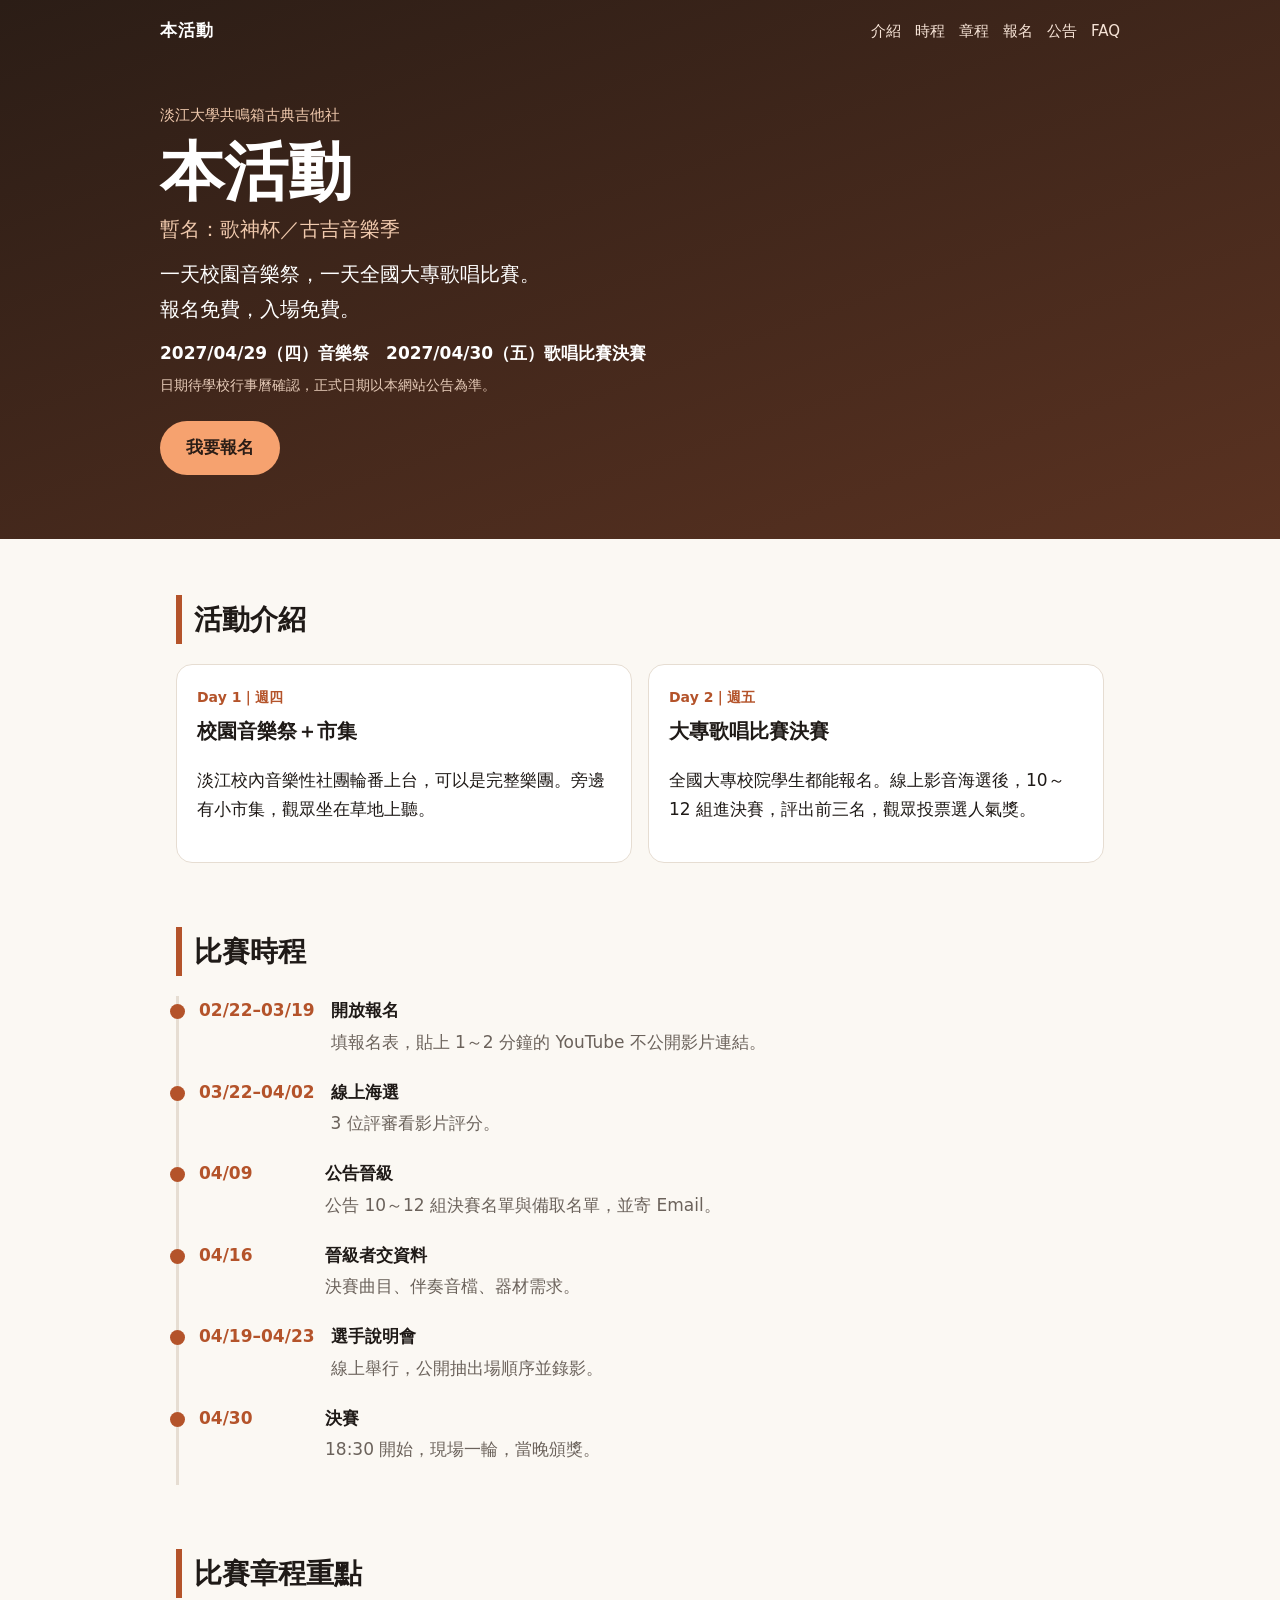
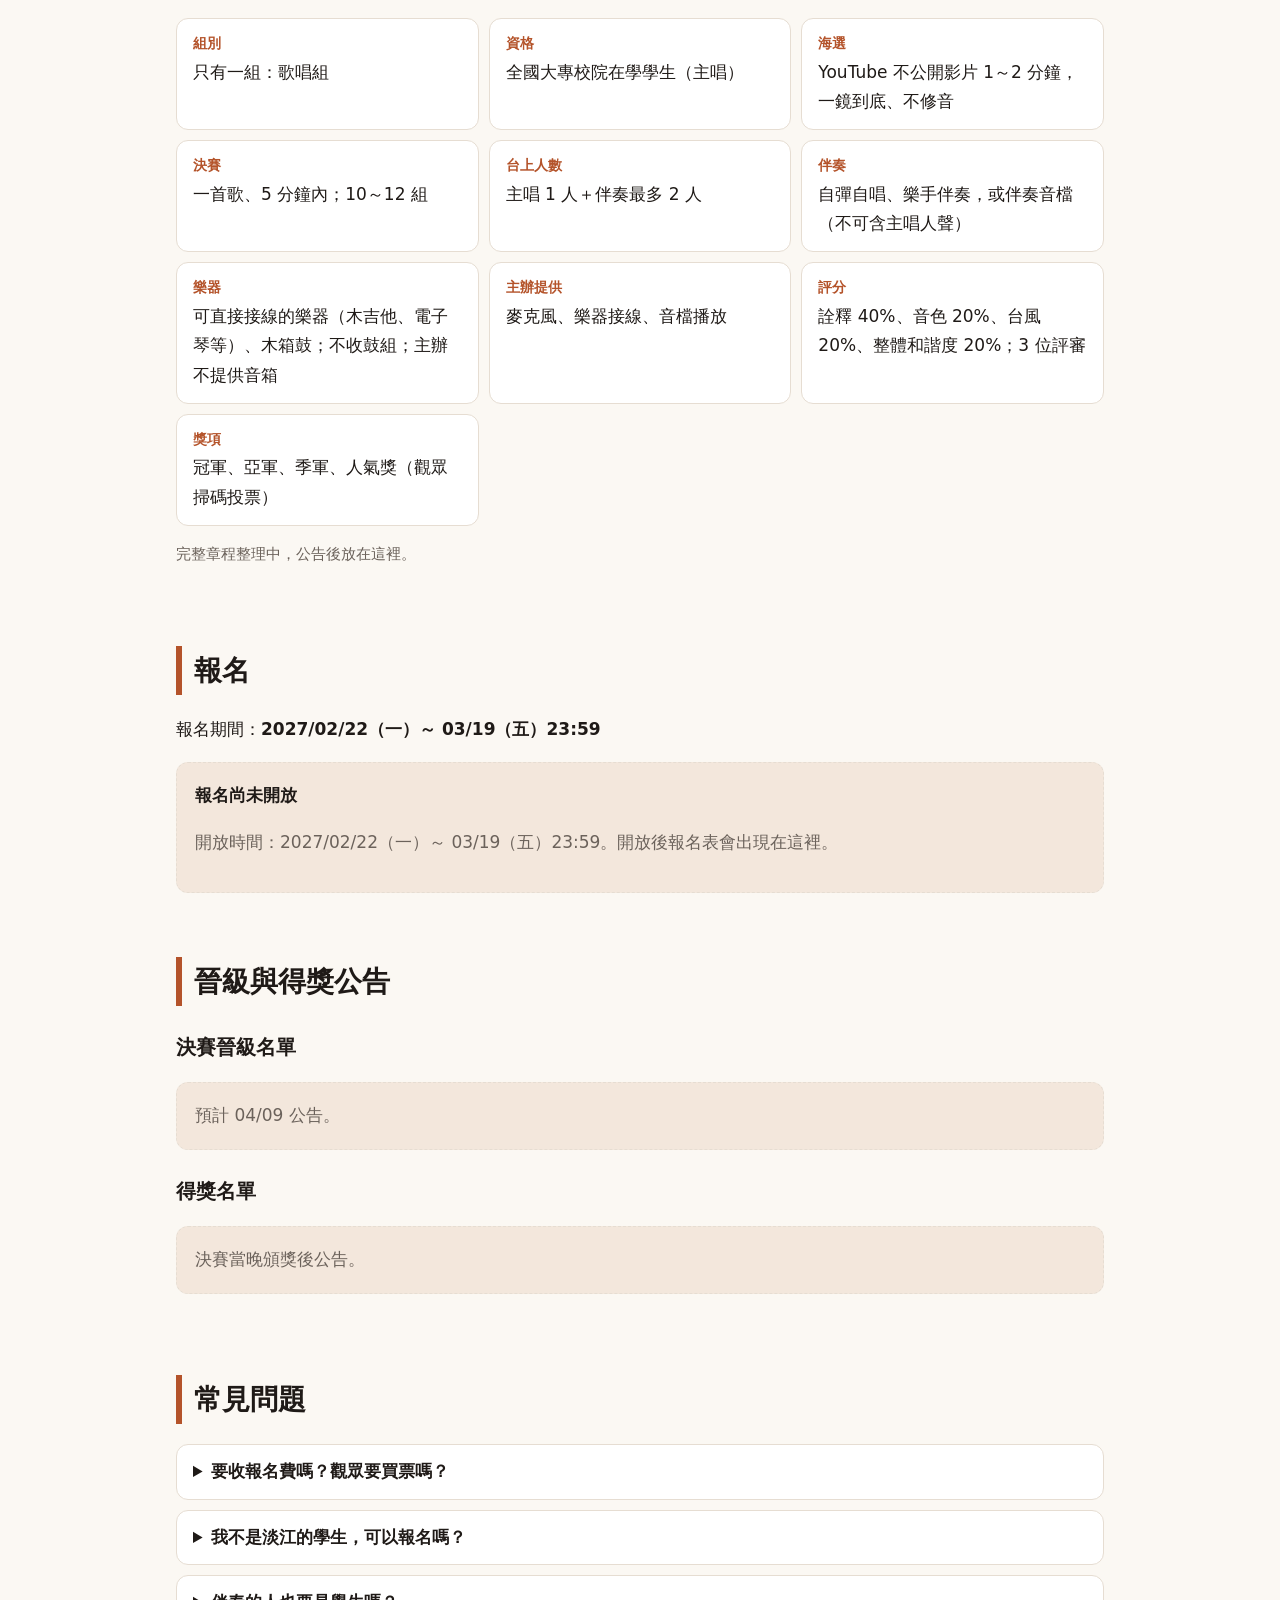
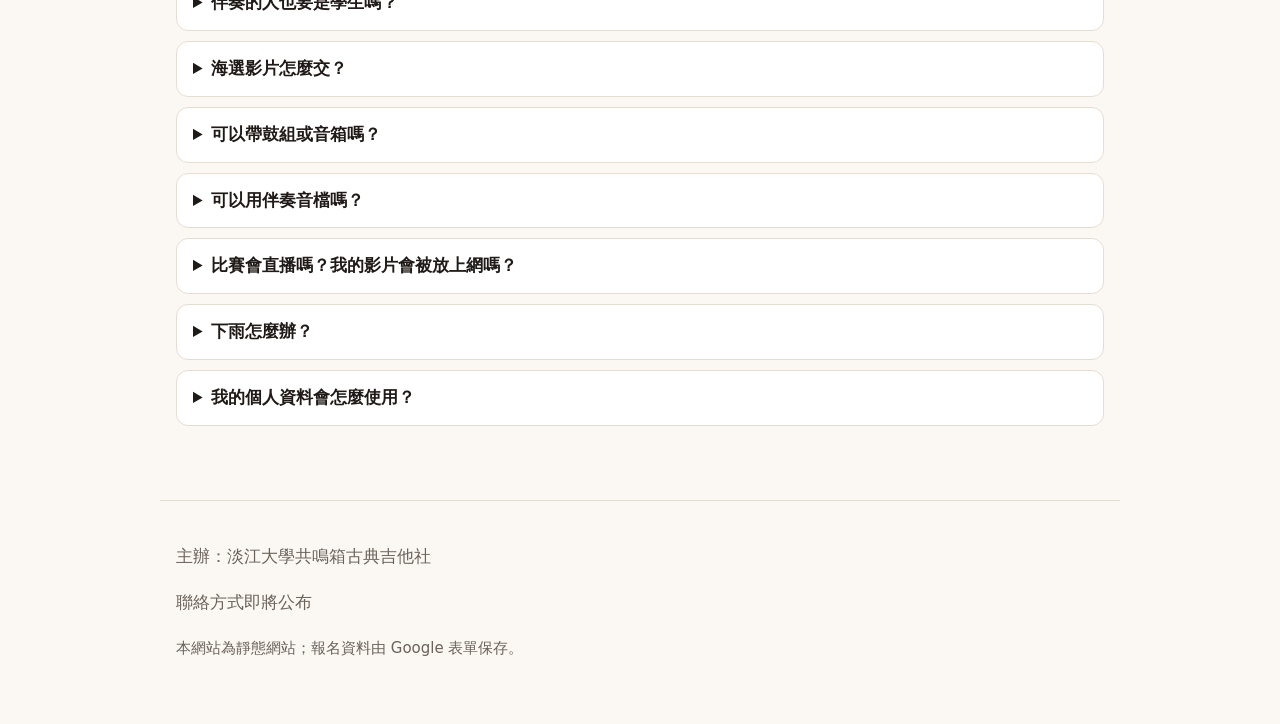
==== site/index.html @ 3c3b502c "建立本活動企劃：可行性評估、預算、活動總表、章程、比賽網站原型與工作人員導覽 Co-Authored-By: Claude Opus 5.5 <noreply@anthropic.com> Claud" ====
<!doctype html>
<html lang="zh-Hant-TW">
<head>
<meta charset="utf-8">
<meta name="viewport" content="width=device-width, initial-scale=1">
<title>本活動｜大專歌唱比賽</title>
<meta name="description" content="淡江大學共鳴箱古典吉他社主辦：校園音樂祭與全國大專歌唱比賽。免費報名、免費入場。">
<link rel="stylesheet" href="style.css">
</head>
<body>
<a class="skip" href="#main">跳到主要內容</a>
<header class="hero">
  <nav class="nav" aria-label="主選單">
    <span class="brand" data-bind="name">本活動</span>
    <ul>
      <li><a href="#about">介紹</a></li>
      <li><a href="#timeline">時程</a></li>
      <li><a href="#rules">章程</a></li>
      <li><a href="#register">報名</a></li>
      <li><a href="#results">公告</a></li>
      <li><a href="#faq">FAQ</a></li>
    </ul>
  </nav>
  <div class="hero-inner">
    <p class="eyebrow" data-bind="organizer">淡江大學共鳴箱古典吉他社</p>
    <h1><span data-bind="name">本活動</span><small data-bind="subtitle"></small></h1>
    <p class="lead">一天校園音樂祭，一天全國大專歌唱比賽。<br>報名免費，入場免費。</p>
    <p class="dates" data-bind="dates"></p>
    <p class="note" data-bind="dateNote"></p>
    <a class="btn" href="#register">我要報名</a>
  </div>
</header>

<main id="main">
  <section id="about" class="wrap">
    <h2>活動介紹</h2>
    <div class="cards">
      <article class="card">
        <p class="tag">Day 1｜週四</p>
        <h3>校園音樂祭＋市集</h3>
        <p>淡江校內音樂性社團輪番上台，可以是完整樂團。旁邊有小市集，觀眾坐在草地上聽。</p>
      </article>
      <article class="card">
        <p class="tag">Day 2｜週五</p>
        <h3>大專歌唱比賽決賽</h3>
        <p>全國大專校院學生都能報名。線上影音海選後，10～12 組進決賽，評出前三名，觀眾投票選人氣獎。</p>
      </article>
    </div>
  </section>

  <section id="timeline" class="wrap">
    <h2>比賽時程</h2>
    <ol class="timeline" id="timeline-list"></ol>
  </section>

  <section id="rules" class="wrap">
    <h2>比賽章程重點</h2>
    <dl class="facts">
      <div><dt>組別</dt><dd>只有一組：歌唱組</dd></div>
      <div><dt>資格</dt><dd>全國大專校院在學學生（主唱）</dd></div>
      <div><dt>海選</dt><dd>YouTube 不公開影片 1～2 分鐘，一鏡到底、不修音</dd></div>
      <div><dt>決賽</dt><dd>一首歌、5 分鐘內；10～12 組</dd></div>
      <div><dt>台上人數</dt><dd>主唱 1 人＋伴奏最多 2 人</dd></div>
      <div><dt>伴奏</dt><dd>自彈自唱、樂手伴奏，或伴奏音檔（不可含主唱人聲）</dd></div>
      <div><dt>樂器</dt><dd>可直接接線的樂器（木吉他、電子琴等）、木箱鼓；不收鼓組；主辦不提供音箱</dd></div>
      <div><dt>主辦提供</dt><dd>麥克風、樂器接線、音檔播放</dd></div>
      <div><dt>評分</dt><dd>詮釋 40%、音色 20%、台風 20%、整體和諧度 20%；3 位評審</dd></div>
      <div><dt>獎項</dt><dd>冠軍、亞軍、季軍、人氣獎（觀眾掃碼投票）</dd></div>
    </dl>
    <p id="rules-link" class="muted">完整章程整理中，公告後放在這裡。</p>
  </section>

  <section id="register" class="wrap">
    <h2>報名</h2>
    <p>報名期間：<strong data-bind="registrationPeriod"></strong></p>
    <div id="form-area" class="form-area"></div>
  </section>

  <section id="results" class="wrap">
    <h2>晉級與得獎公告</h2>
    <h3>決賽晉級名單</h3>
    <div id="finalists"></div>
    <h3>得獎名單</h3>
    <div id="winners"></div>
  </section>

  <section id="faq" class="wrap">
    <h2>常見問題</h2>
    <details><summary>要收報名費嗎？觀眾要買票嗎？</summary><p>都不用。報名、入場、攤位全部免費。</p></details>
    <details><summary>我不是淡江的學生，可以報名嗎？</summary><p>可以。只要主唱是全國大專校院的在學學生就能報名。</p></details>
    <details><summary>伴奏的人也要是學生嗎？</summary><p>章程確認中，公告後會更新在這裡。</p></details>
    <details><summary>海選影片怎麼交？</summary><p>上傳到 YouTube，隱私設定選「不公開」，把連結貼到報名表。影片 1～2 分鐘，一鏡到底，不要修音。</p></details>
    <details><summary>可以帶鼓組或音箱嗎？</summary><p>不收鼓組，主辦也不提供音箱。可以用直接接線的樂器（木吉他、電子琴等）和木箱鼓。</p></details>
    <details><summary>可以用伴奏音檔嗎？</summary><p>可以，但不能有主唱人聲。晉級後在 04/16 前上傳 MP3 或 WAV。</p></details>
    <details><summary>比賽會直播嗎？我的影片會被放上網嗎？</summary><p>第一年不直播。主辦方會錄影存檔，但不會公開上傳完整的翻唱演出影片，只會用 30 秒以內的片段或照片做活動紀錄。</p></details>
    <details><summary>下雨怎麼辦？</summary><p>決賽在室內舉行（地點待確認）。如果遇到颱風停課等狀況，會在活動前 24 小時在本網站公告並寄 Email。</p></details>
    <details><summary>我的個人資料會怎麼使用？</summary><p>只用在比賽聯絡、審查、頒獎和核銷，最晚 2027/05/31 刪除。公告名單只會放姓名、學校、曲目。</p></details>
  </section>
</main>

<footer class="foot">
  <p>主辦：<span data-bind="organizer"></span></p>
  <p id="contact"></p>
  <p class="muted">本網站為靜態網站；報名資料由 Google 表單保存。</p>
</footer>
<script src="content.js"></script>
<script src="app.js"></script>
</body>
</html>
---- site/style.css ----
:root{--bg:#fbf8f3;--surface:#ffffff;--ink:#1f1a17;--muted:#6b625b;--line:#e6ddd2;--accent:#b4532a;--accent-ink:#ffffff;--soft:#f3e7dc;--hero1:#2b1d16;--hero2:#5a3221}
@media (prefers-color-scheme:dark){:root{--bg:#15110f;--surface:#1f1916;--ink:#f2ebe4;--muted:#b3a89e;--line:#3a302a;--accent:#e07a4a;--accent-ink:#1a0f0a;--soft:#2a211c;--hero1:#0f0a08;--hero2:#3a2116}}
*{box-sizing:border-box}
html{scroll-behavior:smooth}
body{margin:0;background:var(--bg);color:var(--ink);font-family:"Noto Sans TC","PingFang TC","Microsoft JhengHei",system-ui,sans-serif;line-height:1.75;font-size:17px}
a{color:var(--accent)}
.skip{position:absolute;left:-999px}.skip:focus{left:16px;top:16px;background:var(--surface);padding:8px;z-index:9}
.hero{background:linear-gradient(160deg,var(--hero1),var(--hero2));color:#fff;padding:0 16px 64px}
.nav{max-width:960px;margin:0 auto;display:flex;align-items:center;justify-content:space-between;gap:12px;padding:16px 0;flex-wrap:wrap}
.nav ul{list-style:none;display:flex;gap:14px;margin:0;padding:0;flex-wrap:wrap}
.nav a{color:#f6e3d6;text-decoration:none;font-size:15px}.nav a:hover{text-decoration:underline}
.brand{font-weight:700;letter-spacing:.05em}
.hero-inner{max-width:960px;margin:40px auto 0}
.eyebrow{color:#f0c9ad;margin:0 0 8px;font-size:15px}
h1{font-size:clamp(36px,8vw,64px);line-height:1.15;margin:0 0 16px}
h1 small{display:block;font-size:.32em;font-weight:400;color:#f0c9ad;margin-top:8px}
.lead{font-size:20px;margin:0 0 12px}
.dates{font-weight:700;margin:0}.note{color:#e6cbb8;font-size:14px;margin:4px 0 24px}
.btn{display:inline-block;background:var(--accent);color:var(--accent-ink);padding:12px 26px;border-radius:999px;text-decoration:none;font-weight:700}
.hero .btn{background:#f6a26f;color:#2b1d16}
.btn-ghost{background:transparent;color:var(--accent);border:2px solid var(--accent)}
.wrap{max-width:960px;margin:0 auto;padding:56px 16px 8px}
h2{font-size:28px;margin:0 0 20px;border-left:6px solid var(--accent);padding-left:12px}
h3{font-size:20px;margin:24px 0 8px}
.cards{display:grid;grid-template-columns:repeat(auto-fit,minmax(260px,1fr));gap:16px}
.card{background:var(--surface);border:1px solid var(--line);border-radius:16px;padding:20px}
.card h3{margin-top:4px}.tag{color:var(--accent);font-weight:700;margin:0;font-size:14px}
.timeline{list-style:none;margin:0;padding:0;border-left:3px solid var(--line)}
.timeline li{display:flex;gap:16px;padding:0 0 20px 20px;position:relative}
.timeline li:before{content:"";position:absolute;left:-9px;top:8px;width:15px;height:15px;border-radius:50%;background:var(--accent)}
.when{min-width:110px;font-weight:700;color:var(--accent)}
.timeline p{margin:2px 0 0;color:var(--muted)}
.facts{display:grid;grid-template-columns:repeat(auto-fit,minmax(260px,1fr));gap:10px;margin:0}
.facts div{background:var(--surface);border:1px solid var(--line);border-radius:12px;padding:12px 16px}
.facts dt{font-weight:700;color:var(--accent);font-size:14px}.facts dd{margin:2px 0 0}
.muted{color:var(--muted);font-size:15px}
.form-area iframe{width:100%;height:1400px;border:1px solid var(--line);border-radius:12px;background:#fff}
.placeholder{background:var(--soft);border:1px dashed var(--line);border-radius:12px;padding:18px;color:var(--muted)}
.placeholder strong{color:var(--ink)}
.table-wrap{overflow-x:auto}
table{border-collapse:collapse;width:100%;background:var(--surface)}
th,td{border:1px solid var(--line);padding:8px 10px;text-align:left}th{background:var(--soft)}
details{background:var(--surface);border:1px solid var(--line);border-radius:12px;padding:12px 16px;margin-bottom:10px}
summary{cursor:pointer;font-weight:700}
.foot{max-width:960px;margin:56px auto 0;padding:24px 16px 48px;border-top:1px solid var(--line);color:var(--muted)}
@media (max-width:600px){body{font-size:16px}.when{min-width:90px}.timeline li{flex-direction:column;gap:2px}}
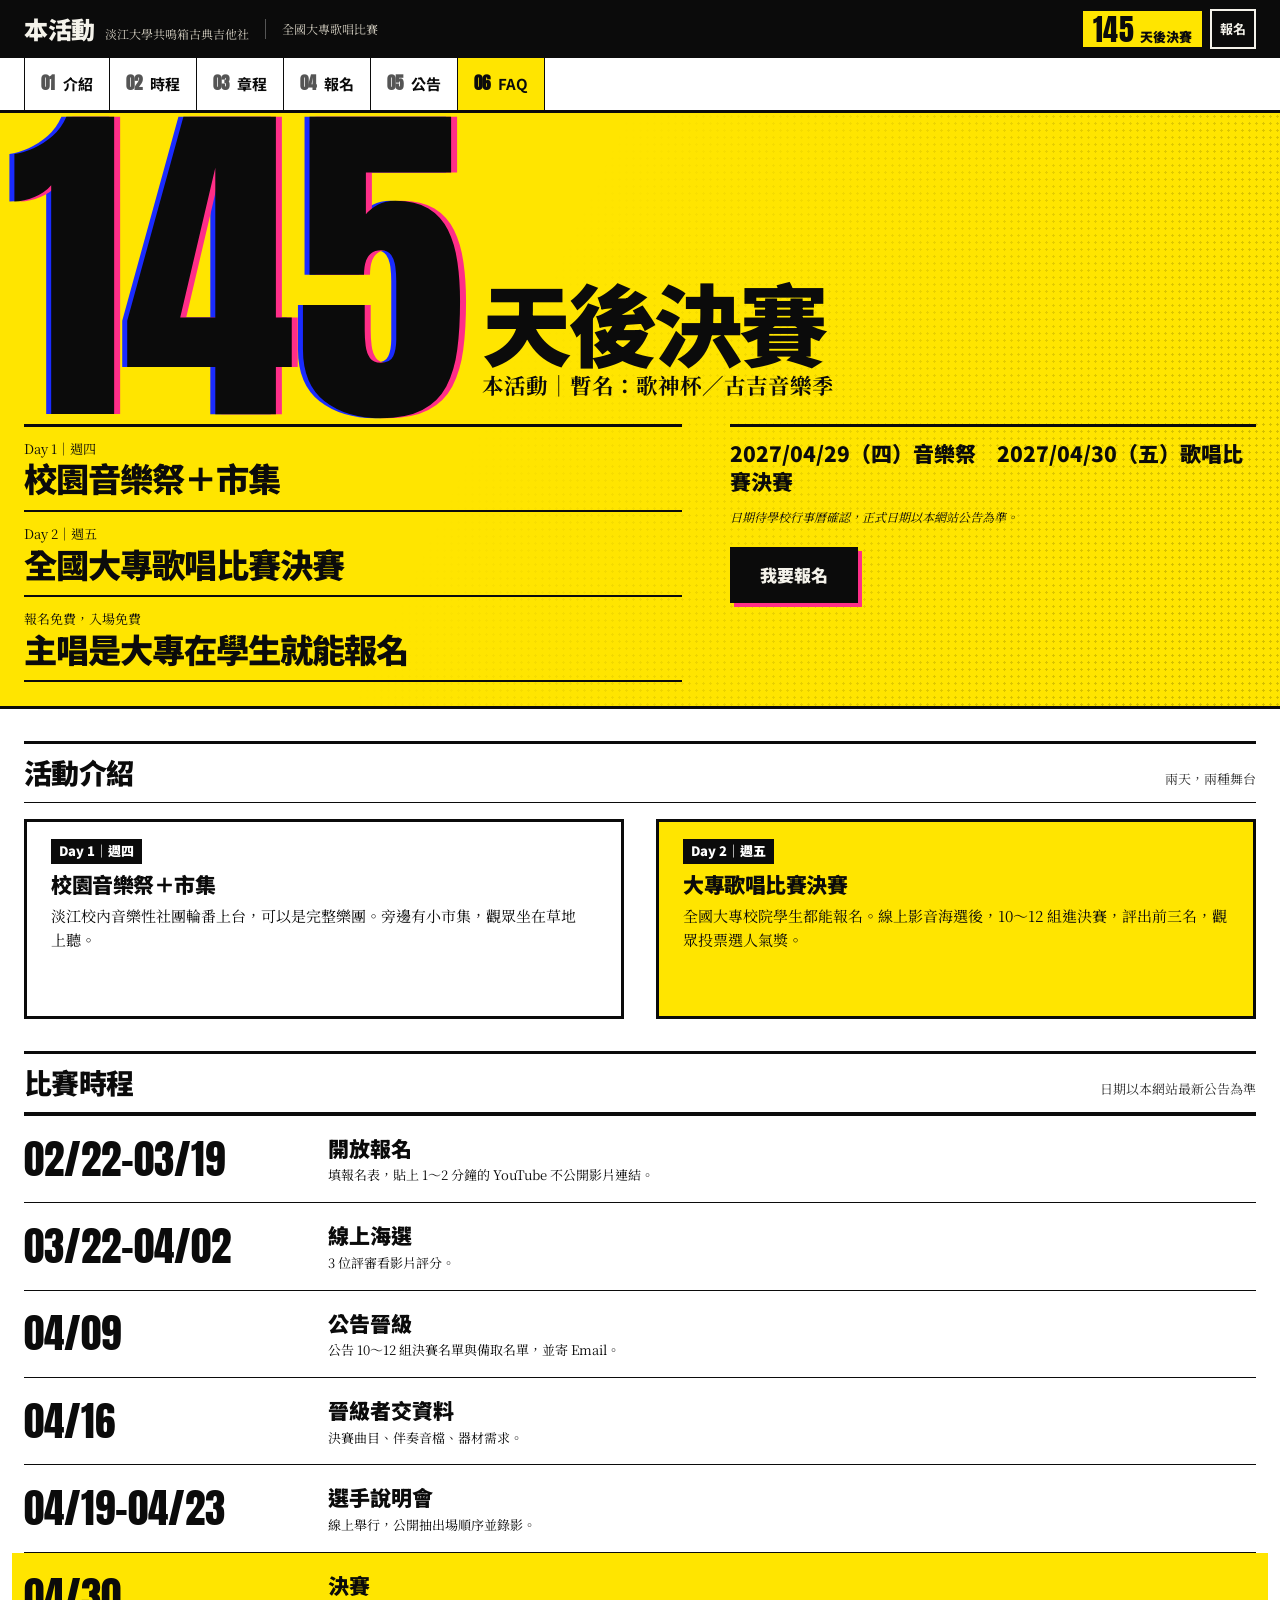
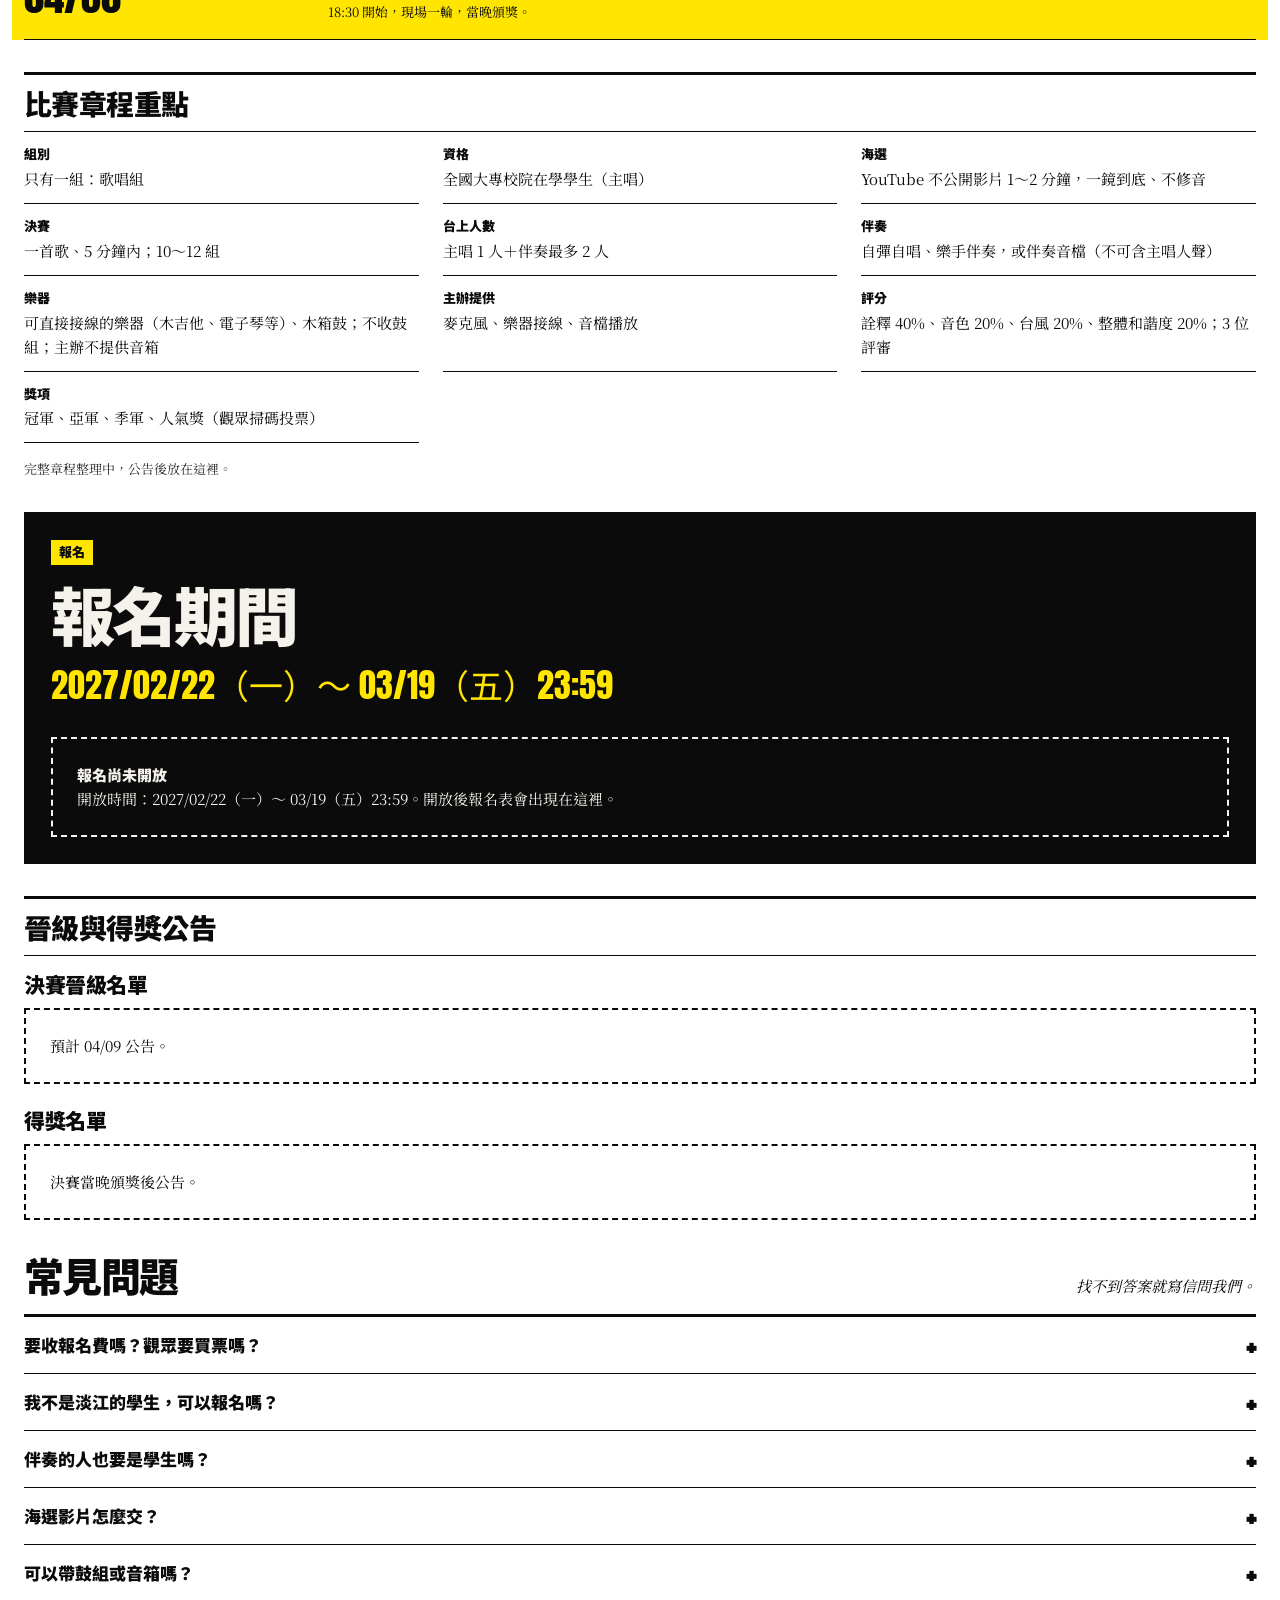
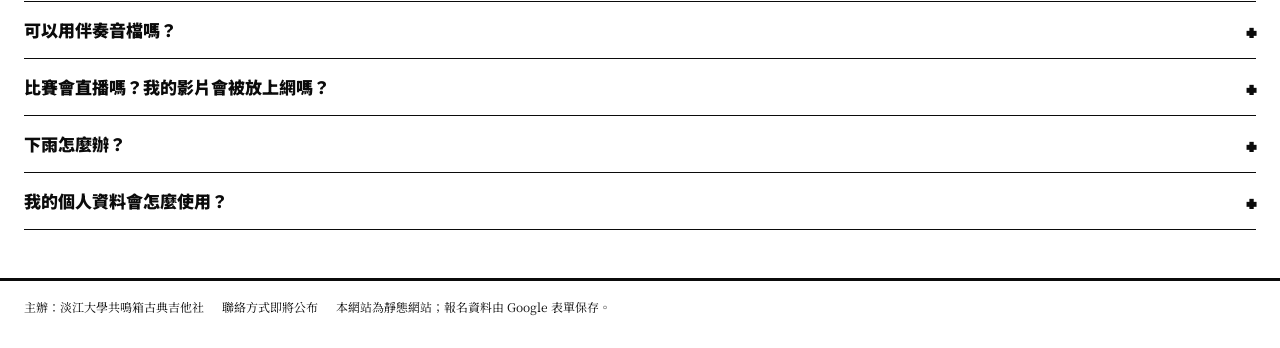
==== commit 661911e7: "site: restyle competition site in magazine-bold style Shared styles in site/magazine.css + magazine." ====
--- a/site/index.html
+++ b/site/index.html
@@ -2,60 +2,80 @@
 <html lang="zh-Hant-TW">
 <head>
 <meta charset="utf-8">
-<meta name="viewport" content="width=device-width, initial-scale=1">
+<meta name="viewport" content="width=device-width, initial-scale=1, viewport-fit=cover">
 <title>本活動｜大專歌唱比賽</title>
 <meta name="description" content="淡江大學共鳴箱古典吉他社主辦：校園音樂祭與全國大專歌唱比賽。免費報名、免費入場。">
+<link rel="preconnect" href="https://fonts.googleapis.com">
+<link rel="preconnect" href="https://fonts.gstatic.com" crossorigin>
+<link rel="stylesheet" href="https://fonts.googleapis.com/css2?family=Anton&family=Noto+Sans+TC:wght@500;700;900&family=Noto+Serif+TC:wght@400;700&display=swap">
+<link rel="stylesheet" href="magazine.css">
 <link rel="stylesheet" href="style.css">
 </head>
-<body>
-<a class="skip" href="#main">跳到主要內容</a>
-<header class="hero">
-  <nav class="nav" aria-label="主選單">
-    <span class="brand" data-bind="name">本活動</span>
-    <ul>
-      <li><a href="#about">介紹</a></li>
-      <li><a href="#timeline">時程</a></li>
-      <li><a href="#rules">章程</a></li>
-      <li><a href="#register">報名</a></li>
-      <li><a href="#results">公告</a></li>
-      <li><a href="#faq">FAQ</a></li>
-    </ul>
-  </nav>
-  <div class="hero-inner">
-    <p class="eyebrow" data-bind="organizer">淡江大學共鳴箱古典吉他社</p>
-    <h1><span data-bind="name">本活動</span><small data-bind="subtitle"></small></h1>
-    <p class="lead">一天校園音樂祭，一天全國大專歌唱比賽。<br>報名免費，入場免費。</p>
-    <p class="dates" data-bind="dates"></p>
-    <p class="note" data-bind="dateNote"></p>
-    <a class="btn" href="#register">我要報名</a>
+<body data-spread="yellow">
+<a class="mz-skip" href="#main">跳到主要內容</a>
+
+<header class="mz-mast"><div class="mz-wrap">
+  <a class="mz-logo" href="#top"><b data-bind="name">本活動</b><span data-bind="organizer">淡江大學共鳴箱古典吉他社</span></a>
+  <span class="mz-issue">全國大專歌唱比賽</span>
+  <div class="mz-mast-right">
+    <span class="mz-count" id="mast-count" hidden></span>
+    <a class="mz-mbtn" href="#register">報名</a>
   </div>
-</header>
+</div></header>
+
+<nav class="mz-nav" aria-label="主選單"><div class="mz-wrap"><ul id="nav">
+  <li><a href="#about"><span class="mz-key">01</span>介紹</a></li>
+  <li><a href="#timeline"><span class="mz-key">02</span>時程</a></li>
+  <li><a href="#rules"><span class="mz-key">03</span>章程</a></li>
+  <li><a href="#register"><span class="mz-key">04</span>報名</a></li>
+  <li><a href="#results"><span class="mz-key">05</span>公告</a></li>
+  <li><a href="#faq"><span class="mz-key">06</span>FAQ</a></li>
+</ul></div></nav>
 
 <main id="main">
-  <section id="about" class="wrap">
-    <h2>活動介紹</h2>
-    <div class="cards">
-      <article class="card">
-        <p class="tag">Day 1｜週四</p>
+  <section class="mz-cover mz-dots" id="top" aria-labelledby="cover-h"><div class="mz-wrap">
+    <div class="mz-cover-hed">
+      <span class="mz-giant mz-register" id="cover-num" aria-hidden="true" hidden></span>
+      <h1 id="cover-h"><span class="mz-sr" id="cover-sr"></span><span id="cover-label">天後決賽</span><span class="mz-dek"><span data-bind="name">本活動</span>｜<span data-bind="subtitle"></span></span></h1>
+    </div>
+    <div class="mz-coverlines">
+      <a class="mz-coverline" href="#about"><small>Day 1｜週四</small><b>校園音樂祭＋市集</b></a>
+      <a class="mz-coverline" href="#about"><small>Day 2｜週五</small><b>全國大專歌唱比賽決賽</b></a>
+      <a class="mz-coverline" href="#register"><small>報名免費，入場免費</small><b>主唱是大專在學生就能報名</b></a>
+    </div>
+    <div class="cover-side">
+      <p class="cover-dates" data-bind="dates"></p>
+      <p class="mz-caption" data-bind="dateNote"></p>
+      <p><a class="mz-btn is-ink is-big" href="#register">我要報名</a></p>
+    </div>
+  </div></section>
+
+  <div class="mz-wrap"><div class="mz-view">
+
+  <section id="about" class="mz-panel mz-reveal" aria-labelledby="h-about">
+    <div class="mz-panel-h"><h2 id="h-about">活動介紹</h2><p class="mz-sub">兩天，兩種舞台</p></div>
+    <div class="mz-grid days">
+      <article class="mz-card">
+        <span class="mz-kicker">Day 1｜週四</span>
         <h3>校園音樂祭＋市集</h3>
         <p>淡江校內音樂性社團輪番上台，可以是完整樂團。旁邊有小市集，觀眾坐在草地上聽。</p>
       </article>
-      <article class="card">
-        <p class="tag">Day 2｜週五</p>
+      <article class="mz-card is-signal">
+        <span class="mz-kicker">Day 2｜週五</span>
         <h3>大專歌唱比賽決賽</h3>
         <p>全國大專校院學生都能報名。線上影音海選後，10～12 組進決賽，評出前三名，觀眾投票選人氣獎。</p>
       </article>
     </div>
   </section>
 
-  <section id="timeline" class="wrap">
-    <h2>比賽時程</h2>
-    <ol class="timeline" id="timeline-list"></ol>
+  <section id="timeline" class="mz-panel mz-reveal" aria-labelledby="h-tl">
+    <div class="mz-panel-h"><h2 id="h-tl">比賽時程</h2><p class="mz-sub">日期以本網站最新公告為準</p></div>
+    <ol class="mz-dates" id="timeline-list"></ol>
   </section>
 
-  <section id="rules" class="wrap">
-    <h2>比賽章程重點</h2>
-    <dl class="facts">
+  <section id="rules" class="mz-panel mz-reveal" aria-labelledby="h-rules">
+    <div class="mz-panel-h"><h2 id="h-rules">比賽章程重點</h2></div>
+    <dl class="mz-facts">
       <div><dt>組別</dt><dd>只有一組：歌唱組</dd></div>
       <div><dt>資格</dt><dd>全國大專校院在學學生（主唱）</dd></div>
       <div><dt>海選</dt><dd>YouTube 不公開影片 1～2 分鐘，一鏡到底、不修音</dd></div>
@@ -70,22 +90,24 @@
     <p id="rules-link" class="muted">完整章程整理中，公告後放在這裡。</p>
   </section>
 
-  <section id="register" class="wrap">
-    <h2>報名</h2>
-    <p>報名期間：<strong data-bind="registrationPeriod"></strong></p>
+  <section id="register" class="mz-invert mz-reveal" aria-labelledby="h-reg">
+    <span class="mz-kicker">報名</span>
+    <h2 id="h-reg" class="reg-h">報名期間</h2>
+    <p class="reg-period"><strong data-bind="registrationPeriod"></strong></p>
     <div id="form-area" class="form-area"></div>
   </section>
 
-  <section id="results" class="wrap">
-    <h2>晉級與得獎公告</h2>
-    <h3>決賽晉級名單</h3>
+  <section id="results" class="mz-panel mz-reveal" aria-labelledby="h-res">
+    <div class="mz-panel-h"><h2 id="h-res">晉級與得獎公告</h2></div>
+    <h3 class="sub-h">決賽晉級名單</h3>
     <div id="finalists"></div>
-    <h3>得獎名單</h3>
+    <h3 class="sub-h">得獎名單</h3>
     <div id="winners"></div>
   </section>
 
-  <section id="faq" class="wrap">
-    <h2>常見問題</h2>
+  <section id="faq" class="mz-reveal" aria-labelledby="h-faq">
+    <div class="mz-lead"><h2 id="h-faq">常見問題</h2><p>找不到答案就寫信問我們。</p></div>
+    <div class="mz-faq">
     <details><summary>要收報名費嗎？觀眾要買票嗎？</summary><p>都不用。報名、入場、攤位全部免費。</p></details>
     <details><summary>我不是淡江的學生，可以報名嗎？</summary><p>可以。只要主唱是全國大專校院的在學學生就能報名。</p></details>
     <details><summary>伴奏的人也要是學生嗎？</summary><p>章程確認中，公告後會更新在這裡。</p></details>
@@ -95,15 +117,19 @@
     <details><summary>比賽會直播嗎？我的影片會被放上網嗎？</summary><p>第一年不直播。主辦方會錄影存檔，但不會公開上傳完整的翻唱演出影片，只會用 30 秒以內的片段或照片做活動紀錄。</p></details>
     <details><summary>下雨怎麼辦？</summary><p>決賽在室內舉行（地點待確認）。如果遇到颱風停課等狀況，會在活動前 24 小時在本網站公告並寄 Email。</p></details>
     <details><summary>我的個人資料會怎麼使用？</summary><p>只用在比賽聯絡、審查、頒獎和核銷，最晚 2027/05/31 刪除。公告名單只會放姓名、學校、曲目。</p></details>
+    </div>
   </section>
+
+  </div></div>
 </main>
 
-<footer class="foot">
-  <p>主辦：<span data-bind="organizer"></span></p>
-  <p id="contact"></p>
-  <p class="muted">本網站為靜態網站；報名資料由 Google 表單保存。</p>
-</footer>
+<footer class="mz-foot"><div class="mz-wrap">
+  <span>主辦：<span data-bind="organizer"></span></span>
+  <span id="contact"></span>
+  <span>本網站為靜態網站；報名資料由 Google 表單保存。</span>
+</div></footer>
 <script src="content.js"></script>
 <script src="app.js"></script>
+<script src="magazine.js"></script>
 </body>
 </html>
--- a/site/magazine.css
+++ b/site/magazine.css
@@ -0,0 +1,307 @@
+/*!
+ * 本活動雜誌風 magazine.css v1.0
+ * 編輯式大膽風（參考 Bloomberg Businessweek / Richard Turley 時期）
+ * 用法：在 <head> 先放 Google Fonts，再放這個檔案。見 README。
+ * 字體：Anton、Noto Sans TC、Noto Serif TC（皆為 SIL Open Font License，可免費商用）
+ *
+ * 三條鐵律
+ *   1. 每個畫面只用 黑、白 ＋ 一個訊號色（黃／桃紅／藍）。
+ *   2. 圓角 0，不用柔和陰影、不用漸層背景。
+ *   3. 動態是「硬切」與「砸進定位」，不用慢慢淡入。
+ */
+
+/* ========== 1. 設計 token ========== */
+:root{
+  /* 訊號色：一個畫面只挑一個 */
+  --mz-yellow:#ffe500; --mz-pink:#ff2e88; --mz-blue:#1a2bff;
+  --mz-on-yellow:#0b0b0b; --mz-on-pink:#0b0b0b; --mz-on-blue:#ffffff;
+  /* 黑白 */
+  --mz-black:#0b0b0b; --mz-white:#ffffff; --mz-bone:#f4f2ea;
+  /* 語意色（深色模式會反轉） */
+  --mz-paper:#ffffff; --mz-ink:#0b0b0b; --mz-ink-2:#2e2e2e; --mz-ink-3:#555555; --mz-tint:#f1f1ee;
+  /* 目前跨頁的訊號色：用 data-spread 切換 */
+  --mz-spread:var(--mz-yellow); --mz-on-spread:var(--mz-on-yellow);
+  /* 字體 */
+  --mz-display:"Noto Sans TC","PingFang TC","Microsoft JhengHei",sans-serif;
+  --mz-numeral:"Anton","Noto Sans TC",sans-serif;
+  --mz-serif:"Noto Serif TC","Songti TC",serif;
+  --mz-sans:"Noto Sans TC","PingFang TC","Microsoft JhengHei",system-ui,sans-serif;
+  /* 字級 */
+  --mz-fs-cap:12px; --mz-fs-sm:13px; --mz-fs-base:15px; --mz-fs-md:17px; --mz-fs-lg:21px; --mz-fs-xl:28px; --mz-fs-2xl:40px;
+  --mz-fs-hero:clamp(56px,10vw,148px); --mz-fs-giant:clamp(150px,27vw,380px);
+  /* 線與間距 */
+  --mz-rule:3px; --mz-hair:1px;
+  --mz-s1:4px; --mz-s2:8px; --mz-s3:12px; --mz-s4:16px; --mz-s5:24px; --mz-s6:32px; --mz-s7:48px;
+  --mz-max:1320px;
+  /* 動態 */
+  --mz-slam:cubic-bezier(.2,1.7,.35,1); --mz-cut:cubic-bezier(.7,0,.3,1);
+}
+@media (prefers-color-scheme:dark){:root:not([data-theme="light"]){
+  --mz-paper:#0b0b0b; --mz-ink:#f4f2ea; --mz-ink-2:#d6d3c9; --mz-ink-3:#b0aca1; --mz-tint:#1a1a18; color-scheme:dark}}
+:root[data-theme="dark"]{--mz-paper:#0b0b0b; --mz-ink:#f4f2ea; --mz-ink-2:#d6d3c9; --mz-ink-3:#b0aca1; --mz-tint:#1a1a18; color-scheme:dark}
+
+[data-spread="yellow"]{--mz-spread:var(--mz-yellow);--mz-on-spread:var(--mz-on-yellow)}
+[data-spread="pink"]{--mz-spread:var(--mz-pink);--mz-on-spread:var(--mz-on-pink)}
+[data-spread="blue"]{--mz-spread:var(--mz-blue);--mz-on-spread:var(--mz-on-blue)}
+
+/* ========== 2. 基礎 ========== */
+*,*::before,*::after{box-sizing:border-box}
+[hidden]{display:none!important}
+html{-webkit-text-size-adjust:100%;scrollbar-color:var(--mz-ink) var(--mz-paper)}
+body{margin:0;background:var(--mz-paper);color:var(--mz-ink);font-family:var(--mz-sans);font-size:var(--mz-fs-base);line-height:1.6;-webkit-font-smoothing:antialiased;caret-color:var(--mz-pink)}
+::selection{background:var(--mz-yellow);color:var(--mz-black)}
+h1,h2,h3,h4{margin:0;line-height:1.15;text-wrap:balance;font-family:var(--mz-display);font-weight:900;letter-spacing:-.02em}
+p{margin:0;text-wrap:pretty}
+a{color:inherit;text-underline-offset:4px;text-decoration-thickness:2px}
+button,input,select,textarea{font:inherit;color:inherit}
+button{cursor:pointer;touch-action:manipulation}
+img{max-width:100%;display:block}
+:focus-visible{outline:3px solid var(--mz-pink);outline-offset:2px}
+@media (max-width:1023px){:root{--mz-fs-base:16px}}
+
+.mz-num{font-family:var(--mz-numeral);font-weight:400;letter-spacing:.01em;font-variant-numeric:tabular-nums}
+.mz-serif{font-family:var(--mz-serif)}
+.mz-caption{font-family:var(--mz-serif);font-style:italic;font-size:var(--mz-fs-cap)}
+.mz-sr{position:absolute;width:1px;height:1px;overflow:hidden;clip:rect(0 0 0 0);white-space:nowrap}
+.mz-skip{position:fixed;left:12px;top:-60px;z-index:60;background:var(--mz-yellow);color:var(--mz-black);padding:10px 14px;font-weight:700;border:var(--mz-rule) solid var(--mz-black)}
+.mz-skip:focus{top:12px}
+
+/* ========== 3. 版面 ========== */
+.mz-wrap{max-width:var(--mz-max);margin:0 auto;padding-left:max(var(--mz-s5),env(safe-area-inset-left,0px));padding-right:max(var(--mz-s5),env(safe-area-inset-right,0px))}
+.mz-view{display:grid;gap:var(--mz-s6);padding-top:var(--mz-s6);padding-bottom:var(--mz-s7)}
+.mz-cols{display:grid;gap:var(--mz-s6);grid-template-columns:minmax(0,1.6fr) minmax(0,1fr);align-items:start}
+.mz-grid{display:grid;gap:var(--mz-s6);grid-template-columns:repeat(auto-fit,minmax(min(100%,360px),1fr));align-items:start}
+.mz-stack{display:grid;gap:var(--mz-s6);align-content:start}
+@media (max-width:1099px){.mz-cols{grid-template-columns:1fr}}
+@media (max-width:767px){
+  .mz-wrap{padding-left:max(var(--mz-s4),env(safe-area-inset-left,0px));padding-right:max(var(--mz-s4),env(safe-area-inset-right,0px))}
+  .mz-view{gap:var(--mz-s5);padding-top:var(--mz-s5)}
+}
+
+/* ========== 4. 報頭（黑色刊頭） ========== */
+.mz-mast{background:var(--mz-black);color:var(--mz-bone)}
+.mz-mast>.mz-wrap{display:flex;align-items:center;gap:var(--mz-s4);min-height:58px}
+.mz-logo{display:flex;align-items:baseline;gap:10px;text-decoration:none;color:inherit;min-width:0}
+.mz-logo b{font-family:var(--mz-display);font-weight:900;font-size:24px;letter-spacing:-.02em;white-space:nowrap}
+.mz-logo span{font-family:var(--mz-serif);font-size:var(--mz-fs-cap);color:#cfcabd;white-space:nowrap}
+.mz-issue{font-family:var(--mz-serif);font-size:var(--mz-fs-cap);color:#cfcabd;white-space:nowrap;border-left:1px solid #555;padding-left:var(--mz-s4)}
+.mz-mast-right{margin-left:auto;display:flex;align-items:center;gap:var(--mz-s2)}
+.mz-count{display:flex;align-items:baseline;gap:6px;background:var(--mz-yellow);color:var(--mz-black);padding:2px 10px 0;white-space:nowrap}
+.mz-count .mz-num{font-size:30px;line-height:1.1}
+.mz-count small{font-weight:900;font-size:var(--mz-fs-sm)}
+.mz-mbtn{display:inline-flex;align-items:center;justify-content:center;gap:6px;min-width:40px;min-height:40px;border:2px solid var(--mz-bone);background:none;color:var(--mz-bone);font-weight:700;font-size:var(--mz-fs-sm);padding:0 8px;text-decoration:none}
+.mz-mbtn:hover{background:var(--mz-bone);color:var(--mz-black)}
+.mz-mbtn:active{transform:translate(1px,1px)}
+.mz-themes{display:flex;border:2px solid currentColor}
+.mz-themes button{display:grid;place-items:center;min-width:36px;min-height:36px;border:0;background:none;color:inherit;font-size:var(--mz-fs-cap);font-weight:900}
+.mz-themes button[aria-pressed="true"]{background:var(--mz-ink);color:var(--mz-paper)}
+.mz-mast .mz-themes button[aria-pressed="true"]{background:var(--mz-bone);color:var(--mz-black)}
+@media (max-width:1023px){.mz-issue{display:none}}
+@media (max-width:767px){.mz-logo span{display:none}.mz-count .mz-num{font-size:26px}.mz-count{padding:2px 8px 0}}
+
+/* ========== 5. 目錄式分頁 ========== */
+.mz-nav{border-bottom:var(--mz-rule) solid var(--mz-ink);background:var(--mz-paper);position:sticky;top:0;z-index:20}
+.mz-nav>.mz-wrap{display:flex;overflow-x:auto;scrollbar-width:none}
+.mz-nav>.mz-wrap::-webkit-scrollbar{display:none}
+.mz-nav ul{display:flex;list-style:none;margin:0;padding:0}
+.mz-nav li{display:flex}
+.mz-nav a{display:flex;align-items:center;gap:8px;min-height:52px;padding:0 var(--mz-s4);text-decoration:none;color:var(--mz-ink);font-weight:700;white-space:nowrap;border-right:1px solid var(--mz-ink)}
+.mz-nav li:first-child a{border-left:1px solid var(--mz-ink)}
+.mz-nav .mz-key{font-family:var(--mz-numeral);font-size:var(--mz-fs-md);color:var(--mz-ink-3)}
+.mz-nav a:hover{background:var(--mz-ink);color:var(--mz-paper)}
+.mz-nav a:hover .mz-key{color:var(--mz-paper)}
+.mz-nav a[aria-current="page"],.mz-nav a[aria-current="true"]{background:var(--mz-spread);color:var(--mz-on-spread)}
+.mz-nav a[aria-current] .mz-key{color:var(--mz-on-spread)}
+@media (max-width:767px){.mz-nav a{min-height:48px;padding:0 var(--mz-s3)}}
+
+/* ========== 6. 跨頁開頭（滿版訊號色＋超大標題） ========== */
+.mz-opener{position:relative;overflow:hidden;background:var(--mz-spread);color:var(--mz-on-spread);border-bottom:var(--mz-rule) solid var(--mz-black)}
+.mz-opener>.mz-wrap{position:relative;display:grid;grid-template-columns:minmax(0,1fr) auto;align-items:end;gap:var(--mz-s4) var(--mz-s6);padding-top:var(--mz-s6);padding-bottom:var(--mz-s5)}
+.mz-opener h1{font-size:var(--mz-fs-hero);letter-spacing:-.04em;line-height:.88}
+.mz-opener .mz-dek{font-family:var(--mz-serif);font-size:var(--mz-fs-sm);max-width:34ch;margin-top:var(--mz-s3)}
+.mz-big{font-family:var(--mz-numeral);font-size:clamp(88px,15vw,220px);line-height:.8;text-align:right}
+.mz-big small{display:block;font-family:var(--mz-display);font-weight:900;font-size:var(--mz-fs-md);line-height:1.4}
+@media (max-width:767px){
+  .mz-opener>.mz-wrap{grid-template-columns:1fr;padding-top:var(--mz-s5);gap:var(--mz-s3)}
+  .mz-opener h1{font-size:56px}
+  .mz-big{text-align:left;font-size:88px}
+}
+
+/* 半色調網點：加在任何色塊上 */
+.mz-dots{position:relative;isolation:isolate}
+.mz-dots::before{content:"";position:absolute;inset:0;z-index:-1;background-image:radial-gradient(rgba(0,0,0,.17) 1.1px,transparent 1.3px);background-size:7px 7px;-webkit-mask-image:linear-gradient(115deg,transparent 40%,#000 90%);mask-image:linear-gradient(115deg,transparent 40%,#000 90%);pointer-events:none}
+
+/* ========== 7. 封面（首頁用） ========== */
+.mz-cover{position:relative;overflow:hidden;background:var(--mz-spread);color:var(--mz-on-spread);border-bottom:var(--mz-rule) solid var(--mz-black)}
+.mz-cover>.mz-wrap{position:relative;display:grid;grid-template-columns:minmax(0,1.25fr) minmax(0,1fr);gap:var(--mz-s5) var(--mz-s7);padding-top:var(--mz-s5);padding-bottom:var(--mz-s5)}
+.mz-cover-hed{grid-column:1/-1;display:flex;align-items:flex-end;gap:var(--mz-s2) var(--mz-s4);flex-wrap:wrap}
+.mz-giant{font-family:var(--mz-numeral);font-weight:400;font-size:var(--mz-fs-giant);line-height:.76;margin-left:-.04em;text-shadow:6px 0 0 var(--mz-pink),-5px 0 0 var(--mz-blue)}
+.mz-cover h1{font-size:clamp(44px,7vw,104px);letter-spacing:-.05em;line-height:.9;padding-bottom:.06em}
+.mz-cover h1 .mz-dek{display:block;font-size:max(16px,.24em);letter-spacing:0;margin-top:.6em;font-family:var(--mz-serif);font-weight:700}
+.mz-coverlines{display:grid;align-content:start;border-top:var(--mz-rule) solid currentColor}
+.mz-coverline{display:block;padding:var(--mz-s3) 0;border-bottom:2px solid currentColor;text-decoration:none;color:inherit}
+a.mz-coverline:hover{background:var(--mz-black);color:var(--mz-spread)}
+.mz-coverline small{display:block;font-family:var(--mz-serif);font-size:var(--mz-fs-sm)}
+.mz-coverline b{display:block;font-family:var(--mz-display);font-weight:900;font-size:clamp(22px,2.6vw,34px);letter-spacing:-.03em;line-height:1.15}
+.mz-coverline b .mz-num{font-weight:400;letter-spacing:0}
+@media (max-width:1099px){.mz-cover>.mz-wrap{grid-template-columns:1fr}}
+
+/* 數據格 */
+.mz-stats{display:grid;grid-template-columns:repeat(4,minmax(0,1fr));border-top:var(--mz-rule) solid currentColor;align-content:start}
+.mz-stat{display:grid;align-content:space-between;min-height:118px;padding:var(--mz-s3) var(--mz-s3) var(--mz-s3) 0;border-bottom:2px solid currentColor;text-decoration:none;color:inherit}
+.mz-stat+.mz-stat{padding-left:var(--mz-s3);border-left:2px solid currentColor}
+.mz-stat span{font-weight:900;font-size:var(--mz-fs-sm)}
+.mz-stat b{font-family:var(--mz-numeral);font-weight:400;font-size:64px;line-height:.9}
+.mz-stat b small{font-size:.45em}
+a.mz-stat:hover{background:var(--mz-black);color:var(--mz-yellow)}
+.mz-stat.is-alert{background:var(--mz-pink);color:var(--mz-black)}
+@media (max-width:767px){
+  .mz-stats{grid-template-columns:1fr 1fr}
+  .mz-stat:nth-child(odd){padding-left:0;border-left:0}
+  .mz-stat b{font-size:52px}.mz-stat{min-height:100px}
+}
+
+/* ========== 8. 區塊 ========== */
+.mz-panel{min-width:0;border-top:var(--mz-rule) solid var(--mz-ink)}
+.mz-panel-h{display:flex;flex-wrap:wrap;align-items:baseline;justify-content:space-between;gap:var(--mz-s2) var(--mz-s4);padding:var(--mz-s3) 0;border-bottom:1px solid var(--mz-ink)}
+.mz-panel-h h2{font-size:var(--mz-fs-xl)}
+.mz-panel-h .mz-sub{font-family:var(--mz-serif);font-size:var(--mz-fs-sm);color:var(--mz-ink-2)}
+.mz-lead{display:flex;flex-wrap:wrap;align-items:baseline;justify-content:space-between;gap:var(--mz-s2) var(--mz-s4)}
+.mz-lead h2{font-size:var(--mz-fs-2xl);letter-spacing:-.04em}
+.mz-lead p{font-family:var(--mz-serif);font-style:italic}
+.mz-prose{display:grid;gap:var(--mz-s3);max-width:68ch;font-family:var(--mz-serif);font-size:var(--mz-fs-md);padding:var(--mz-s4) 0}
+
+/* 號外（警示框） */
+.mz-alert{display:grid;grid-template-columns:auto minmax(0,1fr);gap:var(--mz-s4);align-items:start;padding:var(--mz-s4) var(--mz-s5);background:var(--mz-pink);color:var(--mz-black);border:var(--mz-rule) solid var(--mz-black)}
+.mz-alert>.mz-alert-tag{font-family:var(--mz-display);font-weight:900;font-size:var(--mz-fs-xl);line-height:1;letter-spacing:-.03em;padding-top:2px}
+.mz-alert p{font-family:var(--mz-serif)}
+.mz-alert p b{font-family:var(--mz-sans);font-weight:900}
+@media (max-width:767px){.mz-alert{grid-template-columns:1fr;gap:var(--mz-s2);padding:var(--mz-s4)}}
+
+/* 反白黑框（下一關、重點卡） */
+.mz-invert{background:var(--mz-black);color:var(--mz-bone);padding:var(--mz-s5);border:var(--mz-rule) solid var(--mz-ink)}
+.mz-invert .mz-kicker{background:var(--mz-yellow);color:var(--mz-black)}
+.mz-invert .mz-kv dt{color:#cfcabd}
+.mz-kicker{display:inline-block;padding:2px 8px;font-weight:900;font-size:var(--mz-fs-sm);background:var(--mz-ink);color:var(--mz-paper)}
+@media (max-width:767px){.mz-invert{padding:var(--mz-s4)}}
+
+/* 卡片：無圓角、粗框 */
+.mz-card{border:var(--mz-rule) solid var(--mz-ink);padding:var(--mz-s4) var(--mz-s5);background:var(--mz-paper)}
+.mz-card h3{font-size:var(--mz-fs-lg);margin:var(--mz-s2) 0}
+.mz-card p{font-family:var(--mz-serif)}
+.mz-card.is-signal{background:var(--mz-spread);color:var(--mz-on-spread);border-color:var(--mz-black)}
+
+/* ========== 9. 按鈕與標籤 ========== */
+.mz-btn{display:inline-flex;align-items:center;justify-content:center;gap:8px;min-height:44px;padding:0 18px;border:2px solid var(--mz-ink);background:var(--mz-paper);color:var(--mz-ink);font-weight:700;font-size:var(--mz-fs-sm);text-decoration:none;box-shadow:3px 3px 0 var(--mz-ink);transition:transform 60ms linear,box-shadow 60ms linear}
+.mz-btn:hover{background:var(--mz-yellow);color:var(--mz-black)}
+.mz-btn:active{transform:translate(3px,3px);box-shadow:0 0 0 var(--mz-ink)}
+.mz-btn.is-big{min-height:56px;padding:0 28px;font-size:var(--mz-fs-md);font-weight:900}
+.mz-btn.is-ink{background:var(--mz-black);color:var(--mz-bone);border-color:var(--mz-black);box-shadow:4px 4px 0 var(--mz-pink)}
+.mz-btn.is-ink:hover{background:var(--mz-pink);color:var(--mz-black)}
+.mz-btn.is-plain{box-shadow:none}
+.mz-link{display:inline-flex;align-items:center;gap:6px;min-height:40px;padding:0 2px;font-weight:900;font-size:var(--mz-fs-sm);color:inherit;text-decoration:underline;text-decoration-thickness:2px;border:0;background:none}
+.mz-link:hover{background:var(--mz-ink);color:var(--mz-paper);text-decoration:none}
+.mz-tag{display:inline-flex;align-items:center;gap:4px;min-height:24px;padding:0 8px;font-size:var(--mz-fs-cap);font-weight:900;white-space:nowrap;border:2px solid var(--mz-ink);background:var(--mz-paper);color:var(--mz-ink)}
+.mz-tag.is-ink{background:var(--mz-ink);color:var(--mz-paper)}
+.mz-tag.is-yellow{background:var(--mz-yellow);color:var(--mz-black);border-color:var(--mz-black)}
+.mz-tag.is-pink{background:var(--mz-pink);color:var(--mz-black);border-color:var(--mz-black)}
+.mz-tag.is-blue{background:var(--mz-blue);color:#fff;border-color:var(--mz-blue)}
+.mz-tag.is-dashed{border-style:dashed;background:none;color:inherit;border-color:currentColor}
+.mz-chip{display:inline-flex;align-items:center;min-height:22px;padding:0 7px;background:var(--mz-ink);color:var(--mz-paper);font-weight:700;font-size:var(--mz-fs-cap);white-space:nowrap}
+.mz-seg{display:inline-flex;flex-wrap:wrap;border:2px solid var(--mz-ink)}
+.mz-seg button{display:inline-flex;align-items:center;gap:6px;min-height:40px;padding:0 12px;border:0;border-right:1px solid var(--mz-ink);background:var(--mz-paper);color:var(--mz-ink);font-weight:700;font-size:var(--mz-fs-sm)}
+.mz-seg button:last-child{border-right:0}
+.mz-seg button:hover{background:var(--mz-yellow);color:var(--mz-black)}
+.mz-seg button[aria-pressed="true"]{background:var(--mz-ink);color:var(--mz-paper)}
+@media (pointer:coarse){.mz-seg button,.mz-link,.mz-mbtn{min-height:44px}.mz-mbtn{min-width:44px}}
+
+/* ========== 10. 表單 ========== */
+.mz-field{display:grid;gap:6px}
+.mz-field label{font-weight:900;font-size:var(--mz-fs-sm)}
+.mz-input,.mz-select,.mz-textarea{width:100%;min-height:48px;font-size:16px;font-weight:700;border:var(--mz-rule) solid var(--mz-ink);background:var(--mz-paper);color:var(--mz-ink);padding:0 12px;border-radius:0}
+.mz-textarea{padding:12px;min-height:120px}
+.mz-select{appearance:none;padding-right:34px;background-image:linear-gradient(45deg,transparent 50%,var(--mz-ink) 50%),linear-gradient(135deg,var(--mz-ink) 50%,transparent 50%);background-position:calc(100% - 18px) 50%,calc(100% - 12px) 50%;background-size:6px 6px;background-repeat:no-repeat}
+.mz-input:focus,.mz-select:focus,.mz-textarea:focus{outline:none;background-color:var(--mz-yellow);color:var(--mz-black);border-color:var(--mz-black)}
+.mz-input::placeholder{color:var(--mz-ink-3);font-weight:500}
+
+/* ========== 11. 列表、表格、定義 ========== */
+.mz-rows{list-style:none;margin:0;padding:0}
+.mz-rows>li{display:grid;grid-template-columns:auto minmax(0,1fr) auto;gap:var(--mz-s3);align-items:center;min-height:56px;padding:var(--mz-s3) 0;border-bottom:1px solid var(--mz-ink)}
+.mz-rows .mz-num{font-size:var(--mz-fs-lg);line-height:1}
+.mz-rows>li:has(a:hover),.mz-rows a.mz-row:hover{background:var(--mz-yellow);color:var(--mz-black)}
+.mz-kv{display:grid;grid-template-columns:auto minmax(0,1fr);gap:6px var(--mz-s4);margin:0;font-size:var(--mz-fs-sm)}
+.mz-kv dt{font-weight:900;white-space:nowrap}
+.mz-kv dd{margin:0;font-family:var(--mz-serif)}
+.mz-facts{display:grid;grid-template-columns:repeat(auto-fill,minmax(min(100%,300px),1fr));margin:0;column-gap:var(--mz-s5)}
+.mz-facts>div{padding:var(--mz-s3) 0;border-bottom:1px solid var(--mz-ink);min-width:0}
+.mz-facts dt{font-weight:900;font-size:var(--mz-fs-sm)}
+.mz-facts dd{margin:2px 0 0;font-family:var(--mz-serif)}
+.mz-table-wrap{overflow-x:auto}
+.mz-table{width:100%;border-collapse:collapse;font-size:var(--mz-fs-sm)}
+.mz-table th{text-align:left;font-weight:900;font-size:var(--mz-fs-cap);padding:8px 8px 8px 0;border-bottom:var(--mz-rule) solid var(--mz-ink)}
+.mz-table td{padding:12px 8px 12px 0;border-bottom:1px solid var(--mz-ink);vertical-align:top}
+.mz-table td.is-num{font-family:var(--mz-numeral);font-size:var(--mz-fs-lg);text-align:right;white-space:nowrap}
+.mz-table tbody tr:hover{background:var(--mz-tint)}
+/* 大數字步驟／時程 */
+.mz-steps{list-style:none;margin:0;padding:0;counter-reset:mzst}
+.mz-steps>li{counter-increment:mzst;display:grid;grid-template-columns:72px minmax(0,1fr);gap:var(--mz-s3);padding:var(--mz-s4) 0;border-bottom:1px solid var(--mz-ink)}
+.mz-steps>li::before{content:counter(mzst);font-family:var(--mz-numeral);font-size:56px;line-height:.85}
+.mz-steps>li[data-label]::before{content:attr(data-label);font-size:28px;line-height:1}
+.mz-steps b{display:block;font-family:var(--mz-display);font-weight:900;font-size:var(--mz-fs-lg);letter-spacing:-.02em}
+.mz-steps span,.mz-steps p{font-family:var(--mz-serif);font-size:var(--mz-fs-sm)}
+.mz-dates{list-style:none;margin:0;padding:0;border-top:var(--mz-rule) solid var(--mz-ink)}
+.mz-dates>li{display:grid;grid-template-columns:clamp(150px,22vw,280px) minmax(0,1fr);align-items:center;gap:var(--mz-s5);padding:var(--mz-s4) 0;border-bottom:1px solid var(--mz-ink)}
+.mz-dates .mz-date{font-family:var(--mz-numeral);font-size:clamp(28px,3.2vw,44px);line-height:.95;white-space:nowrap}
+.mz-dates b{display:block;font-family:var(--mz-display);font-weight:900;font-size:var(--mz-fs-lg)}
+.mz-dates p{font-family:var(--mz-serif);font-size:var(--mz-fs-sm)}
+.mz-dates>li.is-key{background:var(--mz-spread);color:var(--mz-on-spread);box-shadow:-12px 0 0 var(--mz-spread),12px 0 0 var(--mz-spread)}
+@media (max-width:767px){.mz-dates>li{grid-template-columns:1fr;gap:var(--mz-s2)}}
+/* 常見問題 */
+.mz-faq{border-top:var(--mz-rule) solid var(--mz-ink)}
+.mz-faq details{border-bottom:1px solid var(--mz-ink)}
+.mz-faq summary{display:flex;justify-content:space-between;gap:var(--mz-s3);align-items:center;min-height:56px;padding:var(--mz-s3) 0;cursor:pointer;font-weight:900;font-size:var(--mz-fs-md);list-style:none}
+.mz-faq summary::-webkit-details-marker{display:none}
+.mz-faq summary::after{content:"+";font-family:var(--mz-numeral);font-size:28px;line-height:1;flex:none}
+.mz-faq details[open] summary::after{content:"−"}
+.mz-faq summary:hover{background:var(--mz-yellow);color:var(--mz-black)}
+.mz-faq details>:not(summary){font-family:var(--mz-serif);padding:0 0 var(--mz-s4)}
+/* 空狀態 */
+.mz-empty{padding:var(--mz-s5);border:2px dashed var(--mz-ink);font-family:var(--mz-serif)}
+.mz-empty strong{font-family:var(--mz-sans);font-weight:900;display:block}
+
+/* 進度條 */
+.mz-bar{display:flex;height:18px;border:2px solid var(--mz-ink)}
+.mz-bar>i{display:block;height:100%}
+
+/* ========== 12. 頁尾 ========== */
+.mz-foot{border-top:var(--mz-rule) solid var(--mz-ink);font-family:var(--mz-serif);font-size:var(--mz-fs-cap)}
+.mz-foot>.mz-wrap{display:flex;flex-wrap:wrap;gap:6px 18px;padding-top:var(--mz-s4);padding-bottom:var(--mz-s6)}
+
+/* ========== 13. 提示 ========== */
+.mz-toast{position:fixed;left:50%;bottom:calc(24px + env(safe-area-inset-bottom,0px));z-index:50;transform:translate(-50%,160%);display:flex;align-items:center;gap:8px;padding:12px 18px;background:var(--mz-yellow);color:var(--mz-black);border:var(--mz-rule) solid var(--mz-black);font-weight:900;font-size:var(--mz-fs-sm);opacity:0;pointer-events:none;transition:transform 160ms var(--mz-slam),opacity 0s 160ms}
+.mz-toast.is-show{transform:translate(-50%,0);opacity:1;transition:transform 160ms var(--mz-slam),opacity 0s}
+
+/* ========== 14. 動態（硬切與砸進定位） ========== */
+.mz-wipe{animation:mz-wipe 260ms var(--mz-cut) both}
+.mz-slam{animation:mz-slam 420ms var(--mz-slam) both}
+.mz-register{animation:mz-register 700ms var(--mz-slam) both}
+.mz-draw{transform-origin:left;animation:mz-draw 420ms var(--mz-cut) both}
+.mz-flash{animation:mz-flash 900ms steps(3)}
+/* 捲動進場：需要 magazine.js；沒有 JS 時元素照常顯示 */
+.mz-js .mz-reveal:not(.is-in){opacity:0;transform:translateY(-24px)}
+.mz-js .mz-reveal.is-in{animation:mz-slam 420ms var(--mz-slam) both}
+@keyframes mz-wipe{from{clip-path:inset(0 100% 0 0)}to{clip-path:inset(0 0 0 0)}}
+@keyframes mz-slam{from{transform:translateY(-28px) scale(1.04);opacity:0}}
+@keyframes mz-register{0%{text-shadow:26px 0 0 var(--mz-pink),-24px 0 0 var(--mz-blue);transform:translateY(-14px)}60%{text-shadow:2px 0 0 var(--mz-pink),-2px 0 0 var(--mz-blue)}}
+@keyframes mz-draw{from{transform:scaleX(0)}}
+@keyframes mz-flash{0%,66%{background:var(--mz-pink);color:var(--mz-black)}}
+@media (prefers-reduced-motion:reduce){
+  *,*::before,*::after{animation:none!important;transition-duration:1ms!important;scroll-behavior:auto!important}
+  .mz-js .mz-reveal:not(.is-in){opacity:1;transform:none}
+}
+
+/* ========== 15. 列印 ========== */
+@media print{
+  .mz-nav,.mz-toast,.mz-themes,.mz-mbtn{display:none!important}
+  .mz-opener,.mz-cover,.mz-alert,.mz-invert,.mz-count{-webkit-print-color-adjust:exact;print-color-adjust:exact}
+}
--- a/site/style.css
+++ b/site/style.css
@@ -1,46 +1,28 @@
-:root{--bg:#fbf8f3;--surface:#ffffff;--ink:#1f1a17;--muted:#6b625b;--line:#e6ddd2;--accent:#b4532a;--accent-ink:#ffffff;--soft:#f3e7dc;--hero1:#2b1d16;--hero2:#5a3221}
-@media (prefers-color-scheme:dark){:root{--bg:#15110f;--surface:#1f1916;--ink:#f2ebe4;--muted:#b3a89e;--line:#3a302a;--accent:#e07a4a;--accent-ink:#1a0f0a;--soft:#2a211c;--hero1:#0f0a08;--hero2:#3a2116}}
-*{box-sizing:border-box}
-html{scroll-behavior:smooth}
-body{margin:0;background:var(--bg);color:var(--ink);font-family:"Noto Sans TC","PingFang TC","Microsoft JhengHei",system-ui,sans-serif;line-height:1.75;font-size:17px}
-a{color:var(--accent)}
-.skip{position:absolute;left:-999px}.skip:focus{left:16px;top:16px;background:var(--surface);padding:8px;z-index:9}
-.hero{background:linear-gradient(160deg,var(--hero1),var(--hero2));color:#fff;padding:0 16px 64px}
-.nav{max-width:960px;margin:0 auto;display:flex;align-items:center;justify-content:space-between;gap:12px;padding:16px 0;flex-wrap:wrap}
-.nav ul{list-style:none;display:flex;gap:14px;margin:0;padding:0;flex-wrap:wrap}
-.nav a{color:#f6e3d6;text-decoration:none;font-size:15px}.nav a:hover{text-decoration:underline}
-.brand{font-weight:700;letter-spacing:.05em}
-.hero-inner{max-width:960px;margin:40px auto 0}
-.eyebrow{color:#f0c9ad;margin:0 0 8px;font-size:15px}
-h1{font-size:clamp(36px,8vw,64px);line-height:1.15;margin:0 0 16px}
-h1 small{display:block;font-size:.32em;font-weight:400;color:#f0c9ad;margin-top:8px}
-.lead{font-size:20px;margin:0 0 12px}
-.dates{font-weight:700;margin:0}.note{color:#e6cbb8;font-size:14px;margin:4px 0 24px}
-.btn{display:inline-block;background:var(--accent);color:var(--accent-ink);padding:12px 26px;border-radius:999px;text-decoration:none;font-weight:700}
-.hero .btn{background:#f6a26f;color:#2b1d16}
-.btn-ghost{background:transparent;color:var(--accent);border:2px solid var(--accent)}
-.wrap{max-width:960px;margin:0 auto;padding:56px 16px 8px}
-h2{font-size:28px;margin:0 0 20px;border-left:6px solid var(--accent);padding-left:12px}
-h3{font-size:20px;margin:24px 0 8px}
-.cards{display:grid;grid-template-columns:repeat(auto-fit,minmax(260px,1fr));gap:16px}
-.card{background:var(--surface);border:1px solid var(--line);border-radius:16px;padding:20px}
-.card h3{margin-top:4px}.tag{color:var(--accent);font-weight:700;margin:0;font-size:14px}
-.timeline{list-style:none;margin:0;padding:0;border-left:3px solid var(--line)}
-.timeline li{display:flex;gap:16px;padding:0 0 20px 20px;position:relative}
-.timeline li:before{content:"";position:absolute;left:-9px;top:8px;width:15px;height:15px;border-radius:50%;background:var(--accent)}
-.when{min-width:110px;font-weight:700;color:var(--accent)}
-.timeline p{margin:2px 0 0;color:var(--muted)}
-.facts{display:grid;grid-template-columns:repeat(auto-fit,minmax(260px,1fr));gap:10px;margin:0}
-.facts div{background:var(--surface);border:1px solid var(--line);border-radius:12px;padding:12px 16px}
-.facts dt{font-weight:700;color:var(--accent);font-size:14px}.facts dd{margin:2px 0 0}
-.muted{color:var(--muted);font-size:15px}
-.form-area iframe{width:100%;height:1400px;border:1px solid var(--line);border-radius:12px;background:#fff}
-.placeholder{background:var(--soft);border:1px dashed var(--line);border-radius:12px;padding:18px;color:var(--muted)}
-.placeholder strong{color:var(--ink)}
-.table-wrap{overflow-x:auto}
-table{border-collapse:collapse;width:100%;background:var(--surface)}
-th,td{border:1px solid var(--line);padding:8px 10px;text-align:left}th{background:var(--soft)}
-details{background:var(--surface);border:1px solid var(--line);border-radius:12px;padding:12px 16px;margin-bottom:10px}
-summary{cursor:pointer;font-weight:700}
-.foot{max-width:960px;margin:56px auto 0;padding:24px 16px 48px;border-top:1px solid var(--line);color:var(--muted)}
-@media (max-width:600px){body{font-size:16px}.when{min-width:90px}.timeline li{flex-direction:column;gap:2px}}
+/* 比賽網站專屬樣式。共用風格在 magazine.css（本活動雜誌風交接包），這裡只放網站獨有的部分。 */
+html{scroll-behavior:smooth;scroll-padding-top:64px}
+@media (prefers-reduced-motion:reduce){html{scroll-behavior:auto}}
+.mz-cover h1{font-size:clamp(44px,7vw,104px)}
+.mz-cover .mz-coverlines{align-self:start}
+.cover-side{display:grid;align-content:start;gap:var(--mz-s3);border-top:var(--mz-rule) solid currentColor;padding-top:var(--mz-s3)}
+.cover-dates{font-family:var(--mz-display);font-weight:900;font-size:var(--mz-fs-lg);line-height:1.35}
+.cover-side .mz-btn{margin-top:var(--mz-s2)}
+.days{grid-template-columns:repeat(auto-fit,minmax(min(100%,320px),1fr));padding-top:var(--mz-s4)}
+.days .mz-card{min-height:200px}
+.mz-dates .mz-date{white-space:nowrap}
+#rules-link{margin-top:var(--mz-s4)}
+.muted{font-family:var(--mz-serif);font-size:var(--mz-fs-sm);color:var(--mz-ink-2)}
+.reg-h{font-size:clamp(32px,5vw,64px);letter-spacing:-.04em;margin-top:var(--mz-s3)}
+.reg-period{font-family:var(--mz-numeral);font-size:clamp(22px,3vw,34px);margin:var(--mz-s2) 0 var(--mz-s5);color:var(--mz-yellow)}
+.reg-period strong{font-weight:400}
+.mz-invert .muted{color:#cfcabd}
+.mz-invert .mz-empty{border-color:var(--mz-bone)}
+.mz-invert a{color:var(--mz-yellow)}
+.form-area iframe{width:100%;height:1400px;border:var(--mz-rule) solid var(--mz-bone);background:#fff}
+.sub-h{font-size:var(--mz-fs-lg);margin:var(--mz-s5) 0 var(--mz-s3)}
+.sub-h:first-of-type{margin-top:var(--mz-s4)}
+#finalists h4{font-size:var(--mz-fs-md);margin:var(--mz-s4) 0 var(--mz-s2)}
+.mz-faq{margin-top:var(--mz-s4)}
+@media (max-width:767px){
+  .mz-mast .mz-mbtn{min-height:44px;padding:0 12px}
+  .mz-cover h1{font-size:44px}
+}
